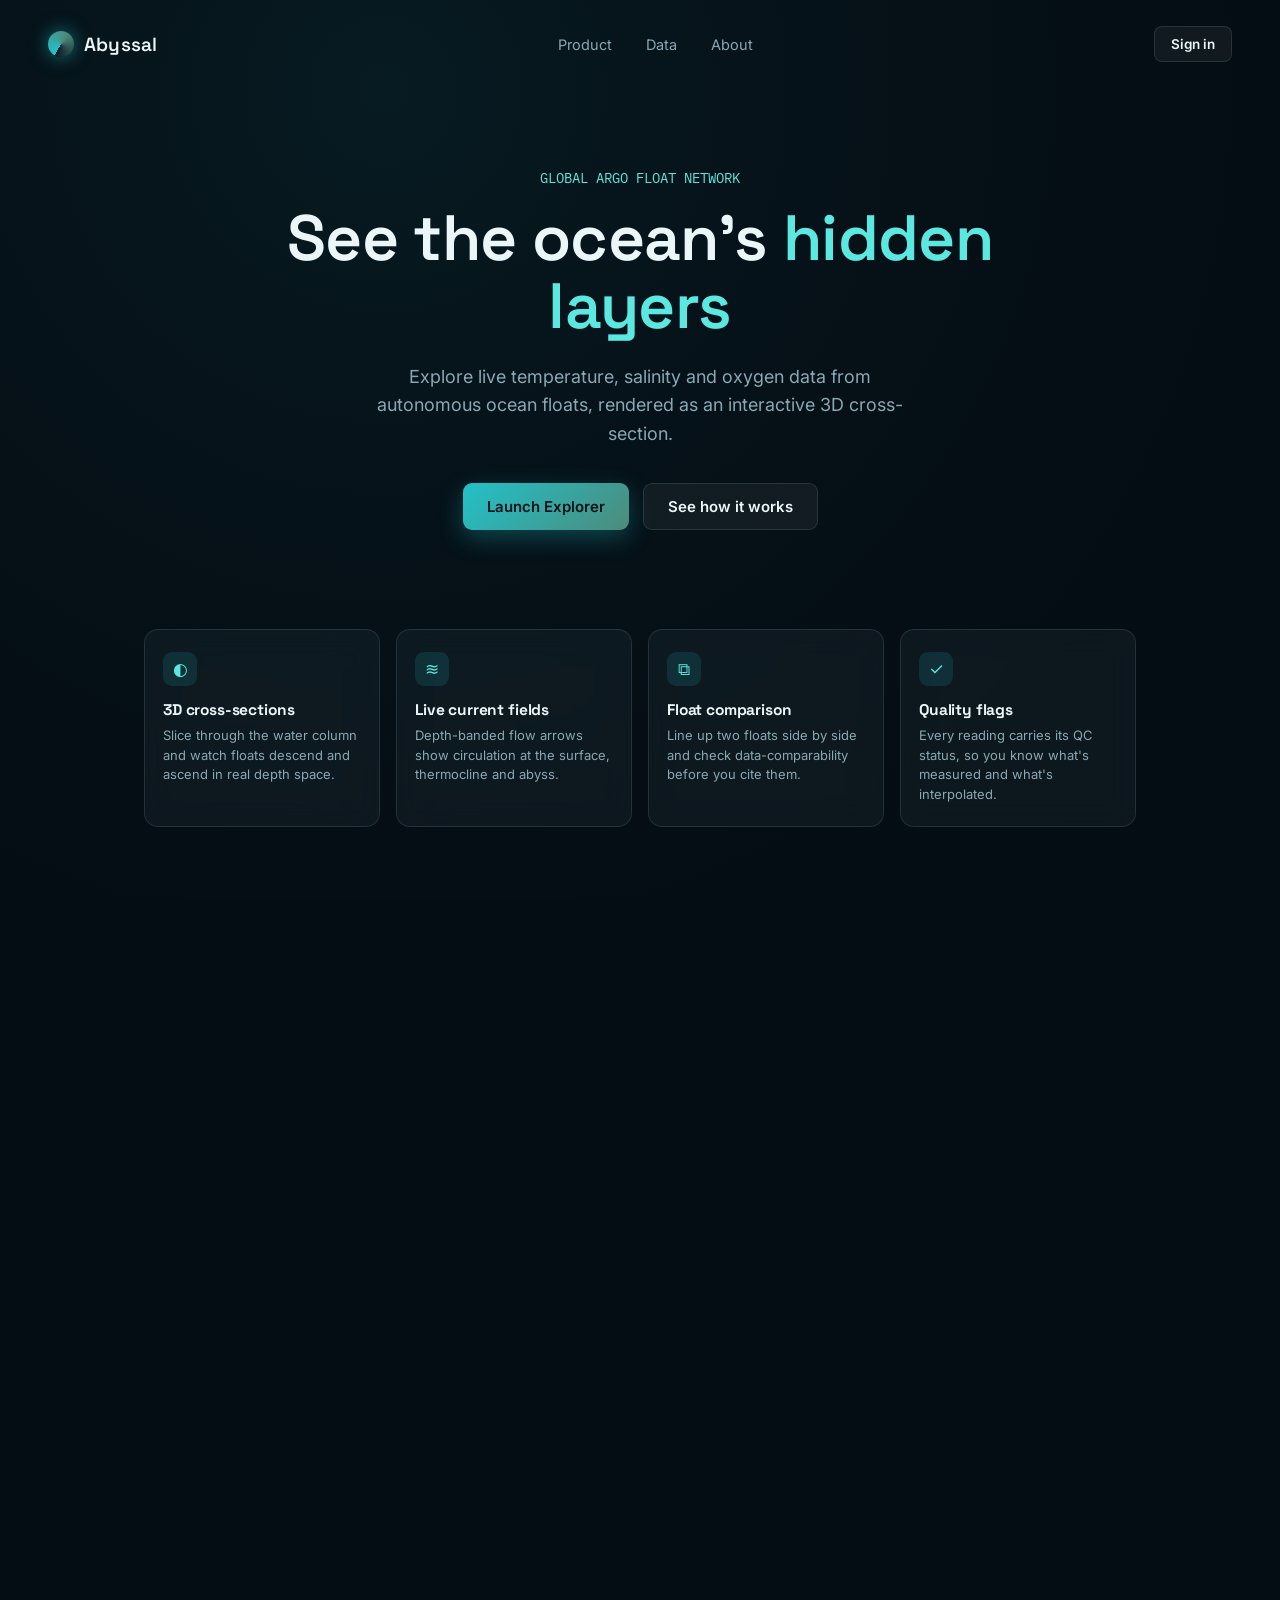
==== OceanScope/index.html @ 955e6895 "update ENOI" ====
<!DOCTYPE html>
<html lang="en">
<head>
<meta charset="UTF-8" />
<meta name="viewport" content="width=device-width, initial-scale=1" />
<title>Abyssal &middot; Argo Float Ocean Explorer</title>
<link rel="preconnect" href="https://fonts.googleapis.com">
<link href="https://fonts.googleapis.com/css2?family=Inter:wght@400;500;600&family=Space+Grotesk:wght@500;600;700&family=IBM+Plex+Mono:wght@400;500&display=swap" rel="stylesheet">
<style>
:root{
    --abyss:#050d14;
    --deep:#0a1a26;
    --panel:rgba(160,200,215,0.055);
    --panel-border:rgba(160,210,225,0.14);
    --surface:#0e2433;
    --foam:#eaf6f8;
    --mist:#8aa8b4;
    --tide:#22c1c9;
    --tide-bright:#5be8e0;
    --kelp:#4d8b7c;
    --coral:#e8895b;
    --alert:#e6b95c;
    --danger:#e0616b;
    --good:#5bd48a;
    --radius:14px;
  }
  *{box-sizing:border-box;}
  html,body{margin:0;padding:0;height:100%;background:var(--abyss);color:var(--foam);font-family:'Inter',sans-serif;overflow-x:hidden;}
  ::selection{background:var(--tide);color:#05141a;}
  h1,h2,h3,h4{font-family:'Space Grotesk',sans-serif;margin:0;letter-spacing:-0.01em;}
  .mono{font-family:'IBM Plex Mono',monospace;}
  button{font-family:inherit;cursor:pointer;}
  a{color:inherit;}

  .view{display:none;min-height:100vh;}
  .view.active{display:block;}

  #landing-canvas{position:fixed;inset:0;z-index:0;}
  .landing-nav{position:relative;z-index:2;display:flex;justify-content:space-between;align-items:center;padding:26px 48px;}
  .brand{display:flex;align-items:center;gap:10px;font-family:'Space Grotesk';font-weight:600;font-size:19px;letter-spacing:0.01em;}
  .brand-mark{width:26px;height:26px;border-radius:50%;background:conic-gradient(from 210deg,var(--tide),var(--kelp),var(--deep));box-shadow:0 0 18px rgba(34,193,201,0.55);}
  .landing-nav-links{display:flex;gap:34px;font-size:14.5px;color:var(--mist);}
  .landing-nav-links span:hover{color:var(--foam);cursor:pointer;}

  .hero{position:relative;z-index:2;max-width:760px;margin:9vh auto 0;padding:0 24px;text-align:center;}
  .hero-eyebrow{color:var(--tide-bright);font-size:13.5px;font-family:'IBM Plex Mono';margin-bottom:18px;}
  .hero h1{font-size:clamp(38px,6vw,64px);line-height:1.06;font-weight:600;}
  .hero h1 em{font-style:normal;color:var(--tide-bright);}
  .hero p{color:var(--mist);font-size:18px;line-height:1.6;max-width:560px;margin:22px auto 0;}
  .hero-ctas{display:flex;gap:14px;justify-content:center;margin-top:34px;}
  .btn{border:none;border-radius:9px;padding:13px 24px;font-size:15px;font-weight:600;transition:transform .15s ease, box-shadow .15s ease, background .15s ease;}
  .btn:active{transform:translateY(1px);}
  .btn-primary{background:linear-gradient(135deg,var(--tide),var(--kelp));color:#04141a;box-shadow:0 8px 24px rgba(34,193,201,0.3);}
  .btn-primary:hover{box-shadow:0 10px 30px rgba(34,193,201,0.45);}
  .btn-ghost{background:rgba(255,255,255,0.05);color:var(--foam);border:1px solid var(--panel-border);}
  .btn-ghost:hover{background:rgba(255,255,255,0.09);}
  .btn-sm{padding:9px 16px;font-size:13.5px;border-radius:8px;}

  .feature-grid{position:relative;z-index:2;max-width:1040px;margin:11vh auto 0;padding:0 24px;display:grid;grid-template-columns:repeat(4,1fr);gap:16px;}
  .feature-card{background:var(--panel);border:1px solid var(--panel-border);border-radius:var(--radius);padding:22px 18px;backdrop-filter:blur(14px);}
  .feature-card .fi{width:34px;height:34px;border-radius:9px;background:rgba(34,193,201,0.14);display:flex;align-items:center;justify-content:center;margin-bottom:14px;color:var(--tide-bright);font-size:17px;}
  .feature-card h4{font-size:15.5px;margin-bottom:6px;}
  .feature-card p{font-size:13px;color:var(--mist);line-height:1.5;margin:0;}

  .principle-strip{position:relative;z-index:2;max-width:720px;margin:9vh auto 0;padding:26px 24px 90px;text-align:center;border-top:1px solid var(--panel-border);}
  .principle-strip p{color:var(--mist);font-size:15px;font-family:'IBM Plex Mono';}
  .principle-strip strong{color:var(--foam);}

  .toast{position:fixed;bottom:24px;left:50%;transform:translateX(-50%);background:#0c202c;border:1px solid var(--good);color:var(--good);padding:12px 20px;border-radius:10px;font-size:13.5px;z-index:200;display:none;box-shadow:0 10px 30px rgba(0,0,0,0.4);}
  .toast.show{display:block;animation:toastIn .2s ease;}
  @keyframes toastIn{from{opacity:0;transform:translate(-50%,8px)}to{opacity:1;transform:translate(-50%,0)}}

  /* ---- login screen ---- */
  #view-login{display:flex;align-items:center;justify-content:center;background:radial-gradient(circle at 50% 20%,#0d2734,var(--abyss) 70%);padding:24px;}
  .login-wrap{width:100%;max-width:620px;}
  .login-card{background:var(--panel);border:1px solid var(--panel-border);border-radius:var(--radius);padding:34px 30px;backdrop-filter:blur(14px);text-align:center;}
  .login-card h2{font-size:24px;margin-bottom:8px;}
  .login-card > p{color:var(--mist);font-size:14px;margin:0 0 26px;}
  .role-grid{display:grid;grid-template-columns:1fr 1fr;gap:14px;margin-bottom:22px;}
  @media (max-width:520px){.role-grid{grid-template-columns:1fr;}}
  .role-card{text-align:left;background:rgba(255,255,255,0.035);border:1px solid var(--panel-border);border-radius:12px;padding:20px 18px;color:var(--foam);transition:border-color .15s ease, background .15s ease, transform .15s ease;}
  .role-card:hover{background:rgba(255,255,255,0.07);transform:translateY(-2px);}
  .role-card.selected{border-color:var(--tide);background:rgba(34,193,201,0.12);}
  .role-card .r-icon{width:36px;height:36px;border-radius:10px;background:rgba(34,193,201,0.16);display:flex;align-items:center;justify-content:center;font-size:18px;margin-bottom:12px;color:var(--tide-bright);}
  .role-card h3{font-size:15.5px;margin-bottom:6px;}
  .role-card p{font-size:12.5px;color:var(--mist);line-height:1.5;margin:0;}
  .role-tag{display:inline-block;margin-top:10px;font-size:10.5px;font-family:'IBM Plex Mono';color:var(--tide-bright);background:rgba(34,193,201,0.12);padding:3px 8px;border-radius:10px;}
</style>
</head>
<body>

<div class="view active" id="view-landing">
  <canvas id="landing-canvas"></canvas>
  <nav class="landing-nav">
    <div class="brand"><span class="brand-mark"></span>Abyssal</div>
    <div class="landing-nav-links">
      <span data-scroll="feature-grid">Product</span>
      <span data-scroll="principle-strip">Data</span>
      <span data-scroll="landing-nav">About</span>
    </div>
    <button class="btn btn-ghost btn-sm" id="btn-signin-nav">Sign in</button>
  </nav>

  <div class="hero">
    <div class="hero-eyebrow">GLOBAL ARGO FLOAT NETWORK</div>
    <h1>See the ocean's <em>hidden layers</em></h1>
    <p>Explore live temperature, salinity and oxygen data from autonomous ocean floats, rendered as an interactive 3D cross-section.</p>
    <div class="hero-ctas">
      <button class="btn btn-primary" id="btn-launch">Launch Explorer</button>
      <button class="btn btn-ghost" id="btn-learn">See how it works</button>
    </div>
  </div>

  <div class="feature-grid" id="feature-grid">
    <div class="feature-card"><div class="fi">◐</div><h4>3D cross-sections</h4><p>Slice through the water column and watch floats descend and ascend in real depth space.</p></div>
    <div class="feature-card"><div class="fi">≋</div><h4>Live current fields</h4><p>Depth-banded flow arrows show circulation at the surface, thermocline and abyss.</p></div>
    <div class="feature-card"><div class="fi">⧉</div><h4>Float comparison</h4><p>Line up two floats side by side and check data-comparability before you cite them.</p></div>
    <div class="feature-card"><div class="fi">✓</div><h4>Quality flags</h4><p>Every reading carries its QC status, so you know what's measured and what's interpolated.</p></div>
  </div>

  <div class="principle-strip"><p>Built on public <strong>Argo GDAC</strong> data, updated daily.</p></div>
</div>

<div class="view" id="view-login">
  <div class="login-wrap">
    <div class="login-card">
      <h2>How are you using Abyssal?</h2>
      <p>This sets up your workspace. You can switch later by signing in again.</p>
      <div class="role-grid">
        <button class="role-card" data-role="researcher" id="role-researcher">
          <div class="r-icon">⚗</div>
          <h3>Researcher / Analyst</h3>
          <p>Full analysis tools: QC flags, float comparison, trend charts and raw data links.</p>
          <span class="role-tag">Analytics mode</span>
        </button>
        <button class="role-card" data-role="education" id="role-education">
          <div class="r-icon">🎓</div>
          <h3>Education</h3>
          <p>Guided exploration with plain-language explanations of what each layer means.</p>
          <span class="role-tag">Learning mode</span>
        </button>
      </div>
      <button class="btn btn-ghost btn-sm" id="login-back">Back to home</button>
    </div>
  </div>
</div>

<div class="toast" id="toast"></div>

<script>
function showView(id){
  document.querySelectorAll('.view').forEach(v=>v.classList.remove('active'));
  document.getElementById(id).classList.add('active');
}
document.getElementById('btn-launch').addEventListener('click', ()=>showView('view-login'));
document.getElementById('btn-signin-nav').addEventListener('click', ()=>showView('view-login'));
document.getElementById('btn-learn').addEventListener('click', ()=>{
  document.getElementById('feature-grid').scrollIntoView({behavior:'smooth'});
});
document.getElementById('login-back').addEventListener('click', ()=>showView('view-landing'));

let toastTimer = null;
function showToast(msg){
  const t = document.getElementById('toast');
  t.textContent = msg;
  t.classList.add('show');
  clearTimeout(toastTimer);
  toastTimer = setTimeout(()=>t.classList.remove('show'), 1400);
}

/* Role choice now performs a real page navigation to explorer.html
   instead of switching a section within this page. */
document.querySelectorAll('.role-card').forEach(card=>{
  card.addEventListener('click', ()=>{
    const role = card.dataset.role;
    localStorage.setItem('abyssal_role', role);
    showToast(role === 'researcher' ? 'Signed in as Researcher' : 'Signed in as Education user');
    setTimeout(()=>{ window.location.href = 'explorer.html'; }, 350);
  });
});

/* lightweight 2D canvas bubble field for the landing background */
(function initLandingBackground(){
  const c = document.getElementById('landing-canvas');
  const ctx = c.getContext('2d');
  let bubbles = [];
  function resize(){ c.width = innerWidth; c.height = innerHeight; }
  function seed(){
    bubbles = Array.from({length:46}, ()=>({
      x: Math.random()*innerWidth, y: innerHeight + Math.random()*innerHeight,
      r: 1.5+Math.random()*3.5, s: 0.2+Math.random()*0.6, a: 0.08+Math.random()*0.2
    }));
  }
  resize(); seed();
  addEventListener('resize', resize);
  function loop(){
    ctx.fillStyle = '#050d14';
    ctx.fillRect(0,0,c.width,c.height);
    const grad = ctx.createRadialGradient(c.width*0.3,c.height*0.1,0,c.width*0.3,c.height*0.1,c.width*0.8);
    grad.addColorStop(0,'rgba(34,193,201,0.08)'); grad.addColorStop(1,'rgba(5,13,20,0)');
    ctx.fillStyle = grad; ctx.fillRect(0,0,c.width,c.height);
    bubbles.forEach(b=>{
      b.y -= b.s;
      if (b.y < -10){ b.y = c.height+10; b.x = Math.random()*c.width; }
      ctx.beginPath();
      ctx.fillStyle = `rgba(94,232,224,${b.a})`;
      ctx.arc(b.x, b.y, b.r, 0, Math.PI*2);
      ctx.fill();
    });
    requestAnimationFrame(loop);
  }
  loop();
})();
</script>
</body>
</html>
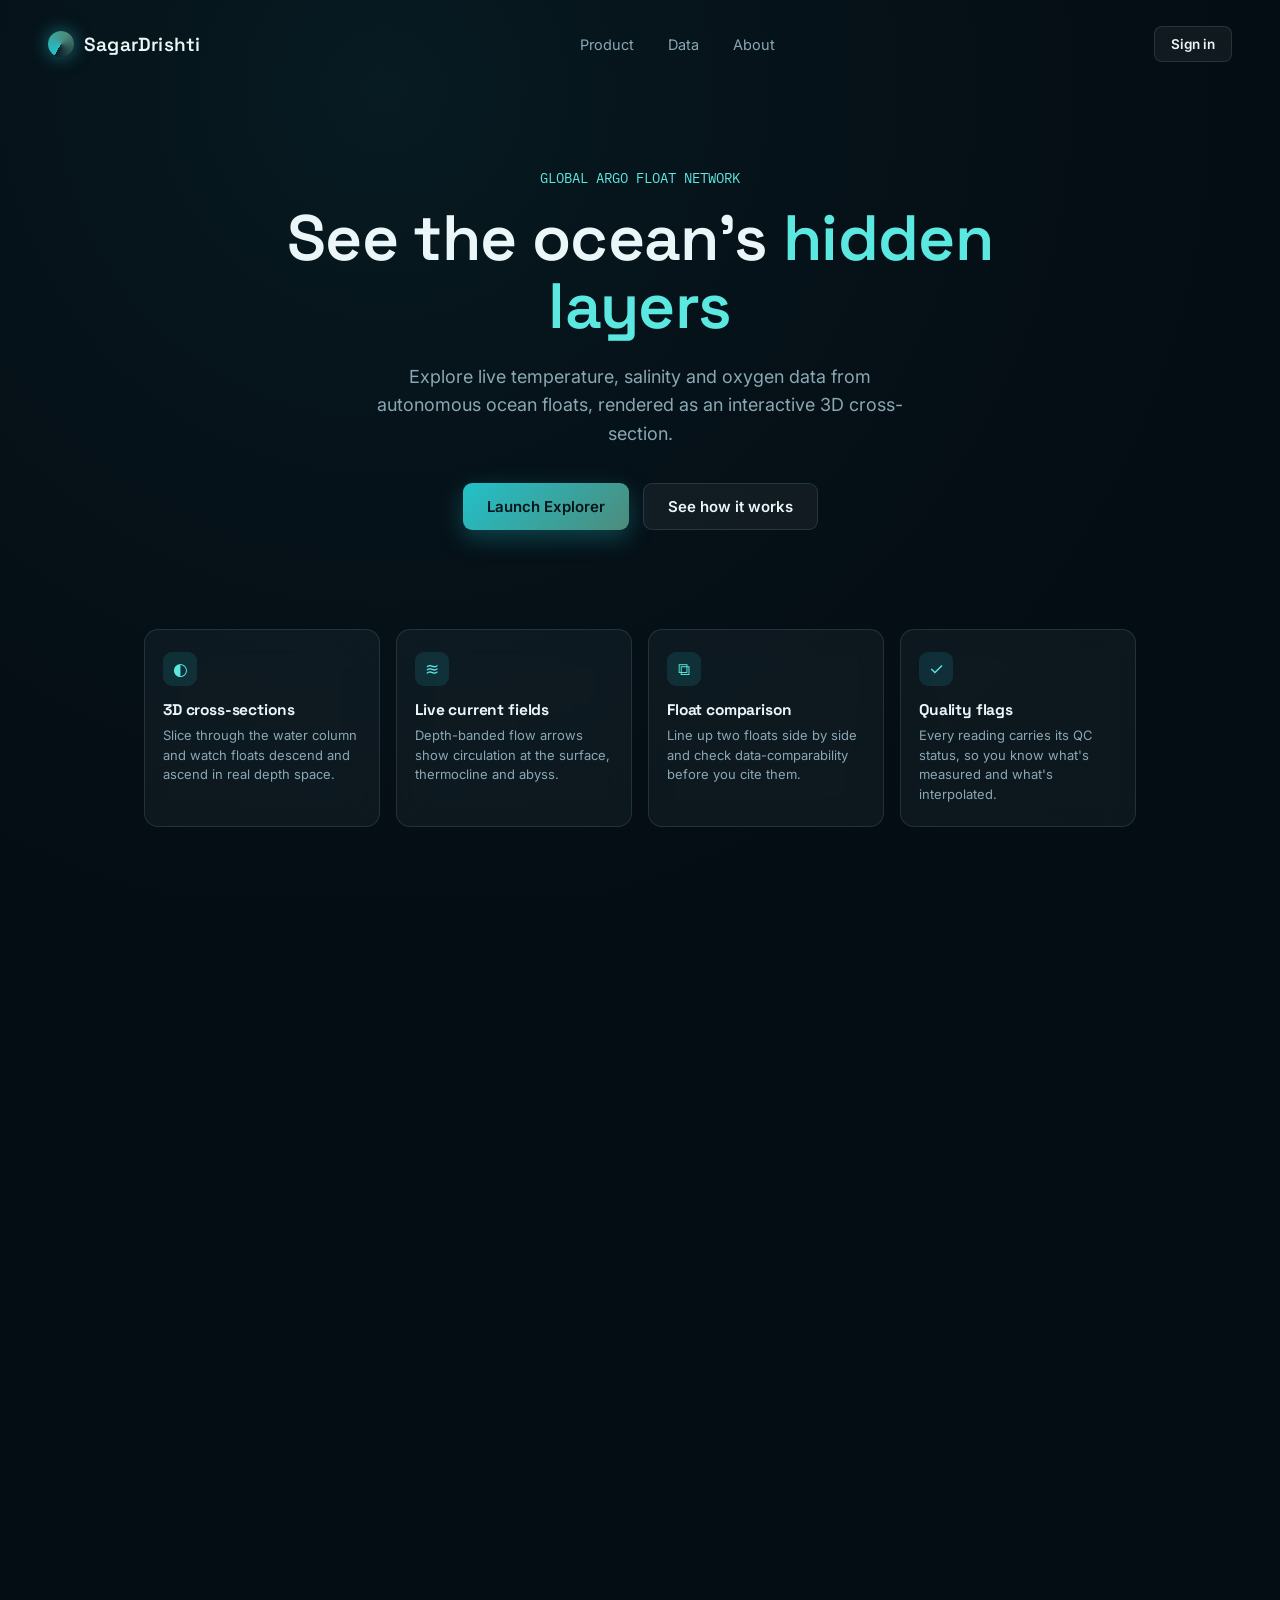
==== commit 239148e4: "SagarDrishti" ====
--- a/OceanScope/index.html
+++ b/OceanScope/index.html
@@ -3,7 +3,7 @@
 <head>
 <meta charset="UTF-8" />
 <meta name="viewport" content="width=device-width, initial-scale=1" />
-<title>Abyssal &middot; Argo Float Ocean Explorer</title>
+<title>SagarDrishti &middot; Argo Float Ocean Explorer</title>
 <link rel="preconnect" href="https://fonts.googleapis.com">
 <link href="https://fonts.googleapis.com/css2?family=Inter:wght@400;500;600&family=Space+Grotesk:wght@500;600;700&family=IBM+Plex+Mono:wght@400;500&display=swap" rel="stylesheet">
 <style>
@@ -92,7 +92,7 @@
 <div class="view active" id="view-landing">
   <canvas id="landing-canvas"></canvas>
   <nav class="landing-nav">
-    <div class="brand"><span class="brand-mark"></span>Abyssal</div>
+    <div class="brand"><span class="brand-mark"></span>SagarDrishti</div>
     <div class="landing-nav-links">
       <span data-scroll="feature-grid">Product</span>
       <span data-scroll="principle-strip">Data</span>
@@ -124,7 +124,7 @@
 <div class="view" id="view-login">
   <div class="login-wrap">
     <div class="login-card">
-      <h2>How are you using Abyssal?</h2>
+      <h2>How are you using SagarDrishti?</h2>
       <p>This sets up your workspace. You can switch later by signing in again.</p>
       <div class="role-grid">
         <button class="role-card" data-role="researcher" id="role-researcher">
@@ -173,7 +173,7 @@
 document.querySelectorAll('.role-card').forEach(card=>{
   card.addEventListener('click', ()=>{
     const role = card.dataset.role;
-    localStorage.setItem('abyssal_role', role);
+    localStorage.setItem('SagarDrishti_role', role);
     showToast(role === 'researcher' ? 'Signed in as Researcher' : 'Signed in as Education user');
     setTimeout(()=>{ window.location.href = 'explorer.html'; }, 350);
   });
